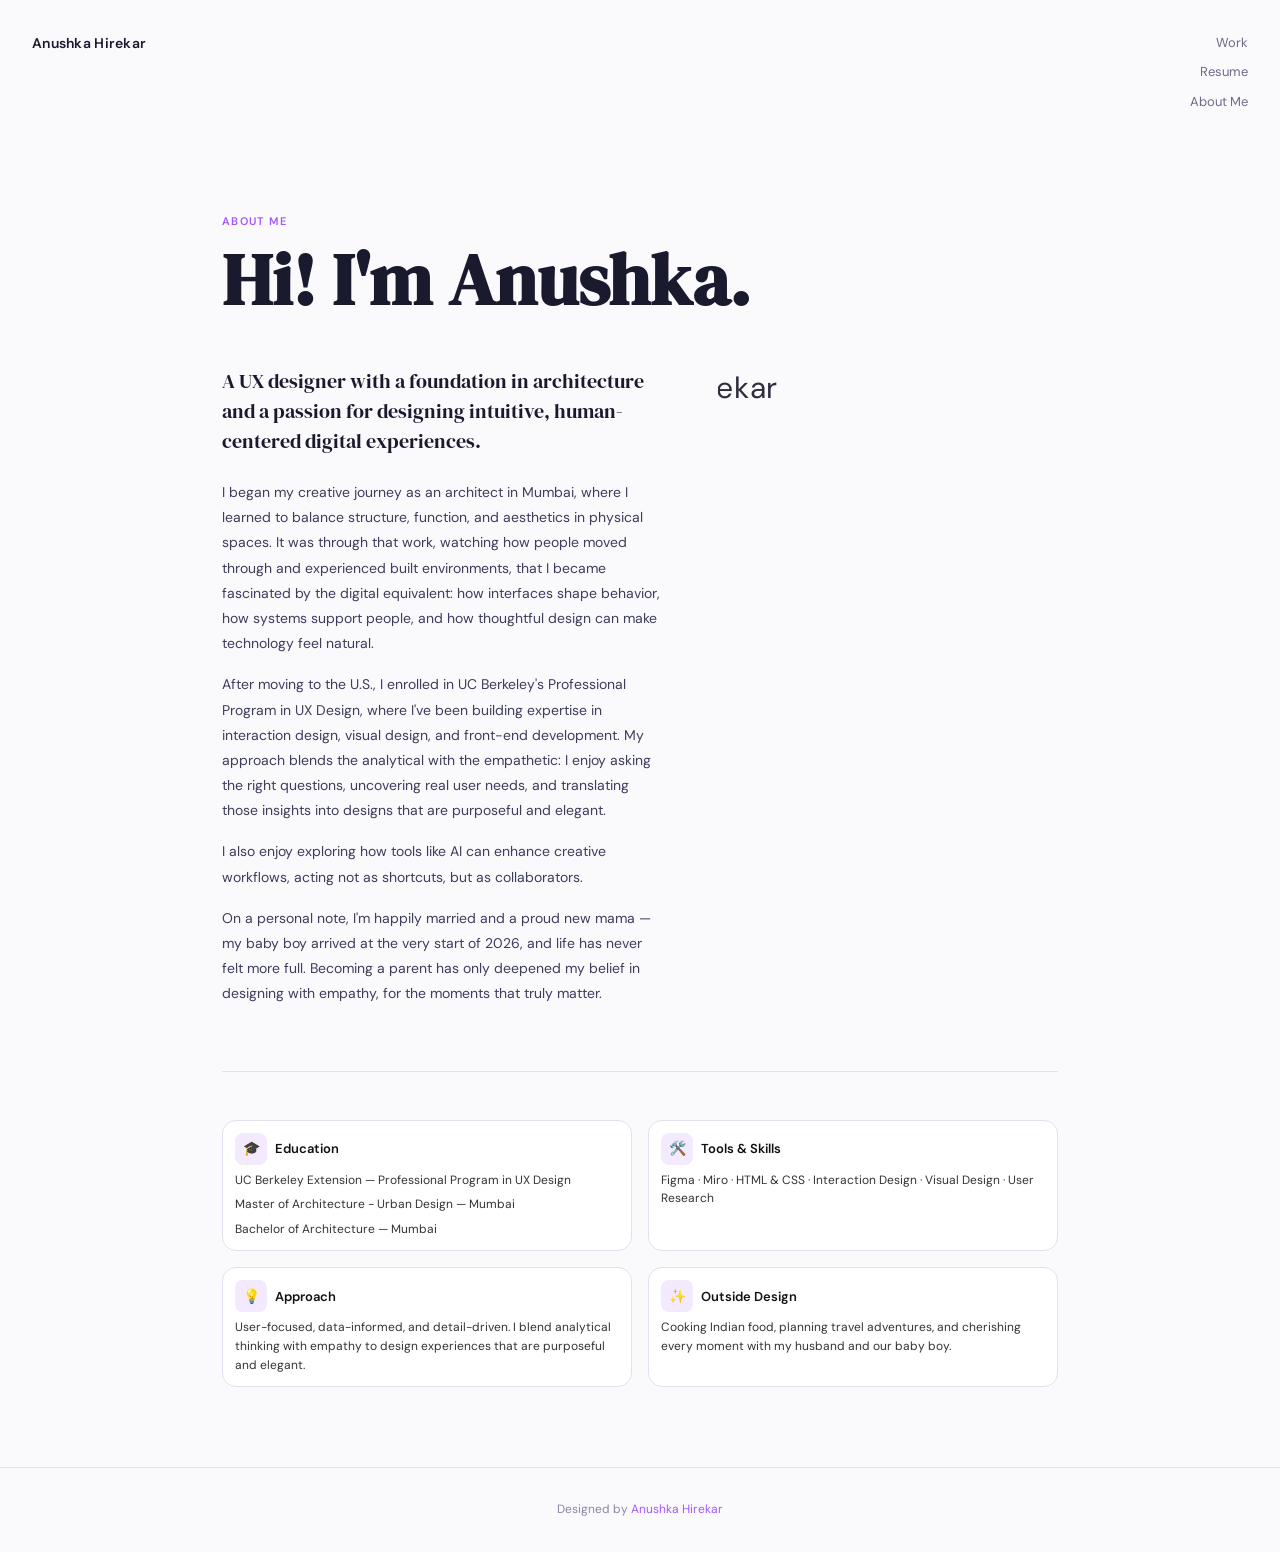
==== about.html @ 842681a4 "Add files via upload" ====
<!DOCTYPE html>
<html lang="en">
<head>
<meta charset="UTF-8">
<meta name="viewport" content="width=device-width, initial-scale=1.0">
<title>About — Anushka Hirekar</title>
<link rel="preconnect" href="https://fonts.googleapis.com">
<link rel="preconnect" href="https://fonts.gstatic.com" crossorigin>
<link href="https://fonts.googleapis.com/css2?family=Corinthia:wght@400;700&family=DM+Serif+Display:ital@0;1&family=DM+Sans:ital,opsz,wght@0,9..40,300;0,9..40,400;0,9..40,500;0,9..40,600;1,9..40,300&display=swap" rel="stylesheet">
<link rel="stylesheet" href="styles.css">
</head>
<body class="project-page">

<div class="header">
  <div class="name"><a href="index.html">Anushka Hirekar</a></div>
  <div class="nav">
    <a href="index.html#work">Work</a>
    <a href="https://drive.google.com/file/d/1HnoQUsNSvV3MSLa4OC9waweURi6MgcEO/view?usp=sharing" target="_blank">Resume</a>
    <a href="about.html">About Me</a>
  </div>
</div>

<div class="page">

  <section class="hero">
    <span class="hero-label">About Me</span>
    <h1>Hi! I'm Anushka.</h1>
  </section>

  <div class="about-grid">
    <div class="about-text">
      <p class="about-intro">A UX designer with a foundation in architecture and a passion for designing intuitive, human-centered digital experiences.</p>
      <p class="about-body">I began my creative journey as an architect in Mumbai, where I learned to balance structure, function, and aesthetics in physical spaces. It was through that work, watching how people moved through and experienced built environments, that I became fascinated by the digital equivalent: how interfaces shape behavior, how systems support people, and how thoughtful design can make technology feel natural.</p>
      <p class="about-body">After moving to the U.S., I enrolled in UC Berkeley's Professional Program in UX Design, where I've been building expertise in interaction design, visual design, and front-end development. My approach blends the analytical with the empathetic: I enjoy asking the right questions, uncovering real user needs, and translating those insights into designs that are purposeful and elegant.</p>
      <p class="about-body">I also enjoy exploring how tools like AI can enhance creative workflows, acting not as shortcuts, but as collaborators.</p>
      <p class="about-body">On a personal note, I'm happily married and a proud new mama — my baby boy arrived at the very start of 2026, and life has never felt more full. Becoming a parent has only deepened my belief in designing with empathy, for the moments that truly matter.</p>
    </div>
    <div class="about-photo">
      <img src="About me/AH_photo.png" alt="Anushka Hirekar" class="about-img">
    </div>
  </div>

  <div class="divider"></div>

  <div class="findings-grid">
    <div class="finding-card">
      <div class="card-header"><div class="finding-icon">🎓</div><h4>Education</h4></div>
      <div class="card-content">
        <p>UC Berkeley Extension — Professional Program in UX Design</p>
        <p style="margin-top:6px;">Master of Architecture - Urban Design — Mumbai</p>
        <p style="margin-top:6px;">Bachelor of Architecture — Mumbai</p>
      </div>
    </div>
    <div class="finding-card">
      <div class="card-header"><div class="finding-icon">🛠️</div><h4>Tools &amp; Skills</h4></div>
      <div class="card-content"><p>Figma  · Miro · HTML &amp; CSS · Interaction Design · Visual Design · User Research</p></div>
    </div>
    <div class="finding-card">
      <div class="card-header"><div class="finding-icon">💡</div><h4>Approach</h4></div>
      <div class="card-content"><p>User-focused, data-informed, and detail-driven. I blend analytical thinking with empathy to design experiences that are purposeful and elegant.</p></div>
    </div>
    <div class="finding-card">
      <div class="card-header"><div class="finding-icon">✨</div><h4>Outside Design</h4></div>
      <div class="card-content"><p>Cooking Indian food, planning travel adventures, and cherishing every moment with my husband and our baby boy.</p></div>
    </div>
  </div>

</div>

<footer>Designed by <span>Anushka Hirekar</span></footer>

</body>
</html>
---- styles.css ----
/* ========================================
   GLOBAL RESET & BASE STYLES
   ======================================== */
* {
  margin: 0;
  padding: 0;
  box-sizing: border-box;
}

html { scroll-behavior: smooth; }

body {
  background-color: white;
  position: relative;
}

/* ========================================
   CSS VARIABLES
   ======================================== */
:root {
  --purple:       #a259ff;
  --purple-light: #e8d5ff;
  --purple-bg:    #f3eaff;
  --dark:         #1a1a2e;
  --mid:          #3d3d5c;
  --soft:         #6b6b8a;
  --text:         #2d2d3f;
  --muted:        #8888a8;
  --border:       #e4e0f0;
  --white:        #ffffff;
  --bg:           #faf9fc;
  --green:        #00c896;
  --serif:        'DM Serif Display', serif;
  --sans:         'DM Sans', sans-serif;
  --display:      'Corinthia', cursive;
}

/* ========================================
   SHARED NAV (index style — vertical right)
   ======================================== */
.header {
  display: flex;
  justify-content: space-between;
  align-items: flex-start;
  padding: 2rem;
  position: relative;
  z-index: 10;
}
.header .name {
  font-family: var(--sans);
  font-size: 14px;
  font-weight: 600;
  color: var(--dark);
  letter-spacing: 0.02em;
}
.header .name a {
  text-decoration: none;
  color: inherit;
}
.header .nav {
  display: flex;
  flex-direction: column;
  align-items: flex-end;
  gap: 0.5rem;
}
.header .nav a {
  font-family: var(--sans);
  font-size: 13px;
  font-weight: 400;
  color: var(--soft);
  text-decoration: none;
  transition: color 0.2s;
}
.header .nav a:hover { color: #f5c400; }

/* ========================================
   HOMEPAGE SPECIFIC
   ======================================== */
body.home {
  height: 100vh;
  display: flex;
  flex-direction: column;
  font-family: var(--sans);
  color: var(--text);
}

body.home::before {
  content: "";
  position: fixed;
  top: 0; left: 0;
  width: 100%; height: 100%;
  background-image: url("background image/Figjam background.png");
  background-size: cover;
  background-repeat: no-repeat;
  background-position: center;
  opacity: 0.5;
  z-index: -1;
  pointer-events: none;
}

.location {
  position: absolute;
  top: 65%;
  left: 2rem;
  transform: translateY(-50%) rotate(-90deg);
  transform-origin: left center;
  font-size: 12px;
  color: var(--muted);
  font-family: var(--sans);
  letter-spacing: 0.06em;
}

.main-content {
  position: absolute;
  top: 50%;
  left: 50%;
  transform: translate(-50%, -50%);
  display: flex;
  flex-direction: column;
  align-items: center;
  justify-content: center;
  z-index: 2;
  text-align: center;
  width: 100%;
}

.intro {
  display: flex;
  align-items: center;
  margin-bottom: 0.75rem;
}
.wave { margin-right: 0.5rem; font-size: 1.2rem; }

.intro-heading {
  font-family: var(--serif);
  font-size: clamp(1.8rem, 4vw, 2.5rem);
  font-weight: 400;
  color: var(--dark);
}

.description {
  font-family: var(--sans);
  font-size: clamp(1rem, 2.5vw, 1.4rem);
  color: var(--soft);
}

.background-initial {
  position: absolute;
  top: 65%;
  left: 50%;
  transform: translate(-50%, -50%);
  font-family: var(--display);
  font-size: 40rem;
  color:  #f5c400a4;
  font-weight: 700;
  z-index: 1;
  line-height: 0.8;
  animation: expandOnce 1.5s ease-out forwards;
  pointer-events: none;
}
@keyframes expandOnce {
  from { transform: translate(-50%, -50%) scale(0.9); opacity: 0.1; }
  to   { transform: translate(-50%, -50%) scale(1);   opacity: 0.3; }
}

.cta {
  position: absolute;
  bottom: 2rem;
  right: 2rem;
  display: flex;
  align-items: center;
  text-decoration: none;
  color: var(--dark);
  font-family: var(--sans);
  font-size: 13px;
  gap: 6px;
  transition: opacity 0.2s;
}
.cta:hover { opacity: 0.6; }

.social-links {
  position: absolute;
  bottom: 2rem;
  left: 2rem;
  display: flex;
  flex-direction: column;
  gap: 0.7rem;
  z-index: 3;
}
.social-link {
  width: 1.4rem; height: 1.4rem;
  display: flex; align-items: center; justify-content: center;
  opacity: 0.7;
  transition: opacity 0.2s;
}
.social-link:hover { opacity: 1; }
.social-link img { width: 100%; height: 100%; object-fit: contain; }

/* ========================================
   PROJECT GRID (index work section)
   ======================================== */
#work { padding: 0 0 80px; }

.work-section-heading {
  font-family: var(--serif);
  font-size: clamp(28px, 4vw, 40px);
  color: var(--dark);
  margin: 64px 0 32px;
  padding: 0 136px;
}

.project-grid {
  display: grid;
  grid-template-columns: repeat(2, 1fr);
  gap: 2rem;
  padding: 0 136px;
  max-width: 1200px;
  margin: 0 auto;
}

.project-card-link {
  text-decoration: none;
  color: inherit;
  display: block;
}

.project-card {
  display: flex;
  flex-direction: column;
  gap: 0.75rem;
  border-radius: 16px;
  transition: transform 0.3s ease, box-shadow 0.3s ease;
  cursor: pointer;
}
.project-card:hover,
.project-card-link:hover .project-card {
  transform: scale(1.02);
  box-shadow: 0 8px 20px rgba(0,0,0,0.08);
}

.project-image {
  width: 100%;
  border-radius: 16px;
  overflow: hidden;
  background: #fff;
  aspect-ratio: 16/10;
}
.project-image img {
  width: 100%;
  height: 100%;
  object-fit: cover;
  display: block;
  border-radius: 16px;
}

.project-title {
  font-family: var(--serif);
  font-size: 20px;
  color: var(--dark);
  font-weight: 400;
}

.project-description {
  font-family: var(--sans);
  font-size: 13px;
  color: var(--soft);
  line-height: 1.6;
}

.project-tags {
  display: flex;
  flex-wrap: wrap;
  gap: 0.5rem;
}
.project-tags span {
  background: white;
  border: 1.5px solid var(--border);
  padding: 3px 12px;
  border-radius: 999px;
  font-family: var(--sans);
  font-size: 11px;
  font-weight: 500;
  color: var(--mid);
}

/* ========================================
   ABOUT MINI SECTION (index)
   ======================================== */
.about-mini {
  display: flex;
  align-items: center;
  justify-content: space-between;
  gap: 2rem;
  padding: 4rem 136px;
  background: var(--purple-bg);
  border-radius: 24px;
  margin: 0 136px 64px;
}
.about-mini-img {
  width: 180px;
  height: 180px;
  border-radius: 50%;
  overflow: hidden;
  flex-shrink: 0;
  border: 3px solid white;
  box-shadow: 0 4px 16px rgba(0,0,0,0.1);
}
.about-mini-img img {
  width: 100%;
  height: auto;
  transform: scale(1.8) translate(-5%, -5%);
  transform-origin: top center;
}
.about-mini-text { flex: 1; }
.about-mini-text h3 {
  font-family: var(--serif);
  font-size: 24px;
  color: var(--dark);
  margin-bottom: 10px;
}
.about-mini-text p {
  font-family: var(--sans);
  font-size: 13.5px;
  color: var(--mid);
  line-height: 1.7;
  margin-bottom: 16px;
}
.about-mini-text a {
  font-family: var(--sans);
  font-size: 13px;
  color: var(--purple);
  text-decoration: none;
  font-weight: 500;
}
.about-mini-text a:hover { text-decoration: underline; }
.about-mini-actions {
  display: flex;
  align-items: center;
  gap: 16px;
  margin-top: 12px;
}
.about-mini-actions a.email-link img {
  width: 22px; height: 22px; opacity: 0.6;
  transition: opacity 0.2s;
}
.about-mini-actions a.email-link:hover img { opacity: 1; }

/* ========================================
   SITE FOOTER (index)
   ======================================== */
.site-footer {
  display: flex;
  justify-content: space-between;
  align-items: center;
  padding: 1.25rem 2rem;
  border-top: 1px solid var(--border);
  font-family: var(--sans);
  font-size: 12px;
  color: var(--muted);
}
.footer-left { display: flex; align-items: center; gap: 2rem; }
.footer-nav { display: flex; gap: 1.5rem; }
.footer-nav a {
  text-decoration: none;
  color: var(--muted);
  font-size: 12px;
  transition: color 0.2s;
}
.footer-nav a:hover { color: var(--purple); }
.footer-right .linkedin-icon {
  width: 20px; height: 20px; opacity: 0.6;
  transition: opacity 0.2s;
}
.footer-right .linkedin-icon:hover { opacity: 1; }

/* ========================================
   PROJECT PAGE WRAPPER & LAYOUT
   ======================================== */
body.project-page {
  font-family: var(--sans);
  background: var(--bg);
  color: var(--text);
  font-size: 15px;
  line-height: 1.65;
}

.page { max-width: 900px; margin: 0 auto; padding: 0 32px; }

/* ========================================
   HERO (project pages)
   ======================================== */
.hero { padding: 64px 0 0; }

.hero-label {
  display: inline-block;
  font-family: var(--sans);
  font-size: 11px; font-weight: 600;
  letter-spacing: 0.12em; text-transform: uppercase;
  color: var(--purple);
  margin-bottom: 12px;
}
.hero h1 {
  font-family: var(--serif);
  font-size: clamp(42px, 6vw, 72px);
  line-height: 1.05;
  color: var(--dark);
  margin-bottom: 24px;
}
.hero-meta {
  display: grid;
  grid-template-columns: 1fr 1fr;
  gap: 0 40px;
  margin-bottom: 32px;
}
.hero-meta-block { border-top: 1.5px solid var(--border); padding-top: 12px; }
.hero-meta-block .label {
  font-size: 10px; font-weight: 600;
  letter-spacing: 0.1em; text-transform: uppercase;
  color: var(--muted); margin-bottom: 4px;
  font-family: var(--sans);
}
.hero-meta-block p { font-size: 13px; color: var(--mid); line-height: 1.5; font-family: var(--sans); }

/* ========================================
   OVERVIEW BAND
   ======================================== */
.purple-band {
  background: var(--purple-bg);
  border-radius: 20px;
  padding: 40px 44px;
  margin: 48px 0;
  display: grid;
  grid-template-columns: 1fr 1fr;
  gap: 32px;
}
.purple-band .col-label {
  font-family: var(--sans);
  font-size: 11px; font-weight: 600;
  letter-spacing: 0.1em; text-transform: uppercase;
  color: var(--purple); margin-bottom: 10px;
}
.purple-band p { font-size: 13.5px; color: var(--mid); line-height: 1.65; font-family: var(--sans); }

/* ========================================
   SHOWCASE BANNER
   ======================================== */
.phone-showcase {
  background: linear-gradient(135deg, #1a1a2e 0%, #2d1b69 50%, #1a1a2e 100%);
  border-radius: 24px;
  padding: 56px 40px;
  margin: 48px 0;
  display: flex;
  align-items: center;
  justify-content: center;
  gap: 32px;
  min-height: 340px;
  position: relative;
  overflow: hidden;
}
.phone-showcase::before {
  content: '';
  position: absolute; inset: 0;
  background: radial-gradient(ellipse at 30% 50%, rgba(162,89,255,0.3) 0%, transparent 60%),
              radial-gradient(ellipse at 70% 50%, rgba(0,200,150,0.15) 0%, transparent 60%);
}
.showcase-img {
  width: 45%; max-width: 400px;
  object-fit: contain;
  border-radius: 16px;
  position: relative; z-index: 1;
}
.showcase-text {
  position: relative; z-index: 1;
  max-width: 280px;
}
.showcase-text h2 {
  font-family: var(--serif);
  font-size: 28px;
  color: white;
  line-height: 1.2;
  margin-bottom: 12px;
}
.showcase-text p {
  font-family: var(--sans);
  font-size: 13px;
  color: rgba(255,255,255,0.7);
  line-height: 1.6;
}

/* ========================================
   SECTIONS & PROCESS STEPS
   ======================================== */
.section { margin: 64px 0; }

.section-heading {
  font-family: var(--serif);
  font-size: 28px;
  color: var(--dark);
  margin-bottom: 6px;
}
.section-sub {
  font-family: var(--sans);
  font-size: 13px; color: var(--muted);
  margin-bottom: 32px;
}

.process-step {
  margin: 48px 0;
  padding-bottom: 48px;
  border-bottom: 1px solid var(--border);
}
.process-step:last-child { border-bottom: none; }

.step-title {
  font-family: var(--serif);
  font-size: 22px;
  color: var(--dark);
  margin-bottom: 12px;
}
.step-body {
  font-family: var(--sans);
  font-size: 13.5px; color: #111; line-height: 1.7;
}

/* ========================================
   STEP BADGE
   ======================================== */
.step-badge {
  display: inline-block;
  background: var(--purple);
  color: white;
  font-family: var(--sans);
  font-size: 11px; font-weight: 600;
  padding: 2px 10px;
  border-radius: 20px;
  margin-bottom: 10px;
}
.finding-num {
  display: inline-block;
  background: var(--purple);
  color: white;
  font-family: var(--sans);
  font-size: 11px; font-weight: 600;
  padding: 2px 10px;
  border-radius: 20px;
  margin-bottom: 10px;
}

/* ========================================
   FINDING CARDS
   ======================================== */
.findings-grid {
  display: grid;
  grid-template-columns: 1fr 1fr;
  gap: 16px;
  margin-top: 20px;
}
.finding-card {
  background: white;
  border: 1.5px solid var(--border);
  border-radius: 14px;
  padding: 0;
  overflow: hidden;
}
.card-header {
  display: flex;
  align-items: center;
  gap: 8px;
  padding: 12px 12px 6px 12px;
}
.finding-icon {
  width: 32px; height: 32px; border-radius: 8px;
  background: var(--purple-bg);
  display: flex; align-items: center; justify-content: center;
  font-size: 14px;
  flex-shrink: 0;
}
.finding-card h4 {
  font-family: var(--sans);
  font-size: 13px; font-weight: 600; color: #111; margin-bottom: 0;
}
.card-content {
  padding: 0 12px 12px 12px;
}
.card-content p {
  font-family: var(--sans);
  font-size: 12px; color: #333; line-height: 1.55;
}
.single-col { grid-template-columns: 1fr; }

/* ========================================
   LINK PILLS
   ======================================== */
.walkthrough-links {
  display: flex; gap: 24px; align-items: center;
  margin: 16px 0 24px;
  flex-wrap: wrap;
}
.link-pill {
  display: flex; align-items: center; gap: 8px;
  background: white;
  border: 1.5px solid var(--border);
  border-radius: 50px;
  padding: 10px 20px;
  font-family: var(--sans);
  font-size: 13px; font-weight: 500;
  color: var(--mid);
  text-decoration: none;
  transition: all 0.2s;
  cursor: pointer;
}
.link-pill:hover { border-color: var(--purple); color: var(--purple); }
.link-icon {
  width: 20px; height: 20px;
  background: var(--purple-light);
  border-radius: 50%;
  display: flex; align-items: center; justify-content: center;
  font-size: 10px;
}

/* ========================================
   ABOVE & BEYOND
   ======================================== */
.above-beyond {
  background: #0d0d1a;
  border-radius: 24px;
  padding: 48px;
  margin: 48px 0;
  position: relative;
  overflow: hidden;
}
.above-beyond::before {
  content: '';
  position: absolute;
  top: -60px; right: -60px;
  width: 300px; height: 300px;
  background: radial-gradient(circle, rgba(162,89,255,0.25) 0%, transparent 70%);
  border-radius: 50%;
}
.above-beyond h2 {
  font-family: var(--serif);
  font-size: 32px; color: white; margin-bottom: 8px;
}
.above-beyond .sub {
  font-family: var(--sans);
  font-size: 13px; color: rgba(255,255,255,0.5); margin-bottom: 24px;
}
.embedded-site {
  width: 100%; height: 300px;
  border: none; border-radius: 12px; margin-top: 16px;
}

/* ========================================
   HMW BLOCK
   ======================================== */
.hmw-block {
  background: var(--purple-bg);
  border-left: 3px solid var(--purple);
  border-radius: 0 12px 12px 0;
  padding: 20px 24px;
  margin: 20px 0;
  font-family: var(--sans);
  font-style: italic;
  color: #111;
  font-size: 14px;
}
.hmw-block strong { color: var(--purple); font-style: normal; }

/* ========================================
   FULL WIDTH CARD
   ======================================== */
.full-width-card {
  background: white;
  border: 1.5px solid var(--border);
  border-radius: 14px;
  padding: 20px 24px;
  margin-top: 16px;
}
.full-width-card h4 {
  font-family: var(--sans);
  font-size: 13px; font-weight: 600; color: #111; margin-bottom: 8px;
}
.full-width-card p,
.full-width-card li {
  font-family: var(--sans);
  font-size: 13px; color: #333; line-height: 1.7;
}
.full-width-card ul,
.full-width-card ol { padding-left: 18px; margin-top: 8px; }
.full-width-card li { margin-bottom: 4px; }

/* ========================================
   IMAGES
   ======================================== */
.case-img {
  width: 100%;
  border-radius: 14px;
  border: 1.5px solid var(--border);
  margin-top: 20px;
  display: block;
  object-fit: cover;
  cursor: pointer;
  transition: opacity 0.2s;
}
.case-img:hover { opacity: 0.92; }

.img-row {
  display: grid;
  grid-template-columns: 1fr 1fr;
  gap: 16px;
  margin-top: 20px;
}
.img-row img {
  width: 100%;
  border-radius: 14px;
  border: 1.5px solid var(--border);
  object-fit: cover;
  display: block;
  cursor: pointer;
  transition: opacity 0.2s;
}
.img-row img:hover { opacity: 0.92; }

.img-row-three {
  display: grid;
  grid-template-columns: 1fr 1fr 1fr;
  gap: 16px;
  margin-top: 20px;
}
.img-row-three img {
  width: 100%;
  border-radius: 14px;
  border: 1.5px solid var(--border);
  object-fit: cover;
  display: block;
  cursor: pointer;
  transition: opacity 0.2s;
}
.img-row-three img:hover { opacity: 0.92; }

/* ========================================
   LIGHTBOX (shared across all pages)
   ======================================== */
.lightbox {
  display: none;
  position: fixed;
  inset: 0;
  background: rgba(255,255,255,0.96);
  z-index: 9999;
  justify-content: center;
  align-items: center;
  cursor: pointer;
}
.lightbox.active { display: flex; }
.lightbox img {
  max-width: 88%;
  max-height: 88vh;
  object-fit: contain;
  border-radius: 12px;
  animation: lbZoomIn 0.25s ease;
}
@keyframes lbZoomIn {
  from { transform: scale(0.9); opacity: 0; }
  to   { transform: scale(1);   opacity: 1; }
}
.lightbox-close {
  position: absolute;
  top: 1.5rem; right: 2rem;
  font-size: 2.5rem;
  font-weight: 300;
  color: var(--dark);
  cursor: pointer;
  line-height: 1;
  transition: opacity 0.2s;
}
.lightbox-close:hover { opacity: 0.5; }

/* ========================================
   IMPACT SECTION
   ======================================== */
.impact-section {
  background: linear-gradient(135deg, var(--dark) 0%, #2d1b69 100%);
  border-radius: 24px;
  padding: 56px 48px;
  margin: 64px 0;
  color: white;
}
.impact-section h2 {
  font-family: var(--serif);
  font-size: 32px;
  margin-bottom: 8px;
  color: white;
}
.impact-section .sub {
  font-family: var(--sans);
  color: rgba(255,255,255,0.55); font-size: 13px; margin-bottom: 32px;
}
.impact-grid {
  display: grid; grid-template-columns: repeat(3,1fr); gap: 24px;
}
.impact-card {
  background: rgba(255,255,255,0.06);
  border: 1px solid rgba(255,255,255,0.1);
  border-radius: 16px;
  padding: 24px;
}
.impact-card p {
  font-family: var(--sans);
  font-size: 12px; color: rgba(255,255,255,0.65); line-height: 1.55;
}

/* ========================================
   PROJECT PAGE FOOTER
   ======================================== */
footer {
  border-top: 1px solid var(--border);
  padding: 32px;
  text-align: center;
  font-family: var(--sans);
  font-size: 12px;
  color: var(--muted);
  margin-top: 80px;
}
footer span { color: var(--purple); }

/* ========================================
   UTILS
   ======================================== */
.divider { height: 1px; background: var(--border); margin: 48px 0; }

/* ========================================
   ABOUT PAGE
   ======================================== */
.about-grid {
  display: grid;
  grid-template-columns: 1fr 340px;
  gap: 56px;
  align-items: start;
  margin: 48px 0;
}
.about-intro {
  font-family: var(--serif);
  font-size: 20px; color: var(--dark); line-height: 1.5; margin-bottom: 24px;
}
.about-body {
  font-family: var(--sans);
  font-size: 14px; color: var(--mid); line-height: 1.8; margin-bottom: 16px;
}
.about-photo {
  position: sticky;
  top: 90px;
  overflow: hidden;
  border-radius: 20px;
  height: 480px;
}
.about-img {
  width: 100%;
  height: auto;
  display: block;
  transform: scale(2) translate(-5%, -5%);
  transform-origin: top center;
}

/* ========================================
   FUN PAGE
   ======================================== */
.pluto-intro {
  font-family: var(--serif);
  font-size: 20px; color: var(--dark); line-height: 1.5; margin-bottom: 12px;
}
.pluto-body {
  font-family: var(--sans);
  font-size: 14px; color: var(--mid); line-height: 1.8; margin-bottom: 32px;
}
.photo-grid {
  columns: 3; column-gap: 16px; margin-top: 32px;
}
.photo-grid-item {
  break-inside: avoid; margin-bottom: 16px;
  border-radius: 16px; overflow: hidden; cursor: pointer; display: block;
}
.photo-grid-item img {
  width: 100%; height: auto; display: block; border-radius: 16px;
  transition: transform 0.3s ease, box-shadow 0.3s ease;
}
.photo-grid-item:hover img {
  transform: scale(1.03);
  box-shadow: 0 8px 24px rgba(0,0,0,0.12);
}

/* ========================================
   PSVR2 SPECIFIC
   ======================================== */
.process-three-col {
  display: grid;
  grid-template-columns: 1fr 1fr 1fr;
  gap: 20px;
  margin-top: 24px;
}
.process-col {
  background: white;
  border: 1.5px solid var(--border);
  border-radius: 14px;
  padding: 20px;
}
.process-col h4 {
  font-family: var(--sans);
  font-size: 13px; font-weight: 600; color: #111; margin-bottom: 10px;
  padding-bottom: 8px; border-bottom: 2px solid var(--purple-bg);
}
.process-col ul {
  padding-left: 16px; font-family: var(--sans);
  font-size: 12.5px; color: #333; line-height: 1.75;
}
.process-col .phase-label {
  font-family: var(--sans);
  font-size: 11px; color: var(--muted); margin-top: 10px; font-style: italic;
}

/* ========================================
   RESPONSIVE
   ======================================== */
@media (max-width: 900px) {
  .project-grid { padding: 0 2rem; grid-template-columns: 1fr; }
  .work-section-heading { padding: 0 2rem; }
  .about-mini { padding: 2rem; margin: 0 2rem 48px; flex-direction: column; text-align: center; }
  .about-mini-actions { justify-content: center; }
}
@media (max-width: 640px) {
  .page { padding: 0 20px; }
  .hero-meta { grid-template-columns: 1fr; }
  .purple-band { grid-template-columns: 1fr; padding: 28px 24px; }
  .impact-grid { grid-template-columns: 1fr; }
  .findings-grid { grid-template-columns: 1fr; }
  .phone-showcase { flex-direction: column; padding: 40px 24px; }
  .about-grid { grid-template-columns: 1fr; }
  .about-photo { position: static; order: -1; }
  .about-img { height: 320px; }
  .photo-grid { columns: 2; }
  .img-row { grid-template-columns: 1fr; }
  .img-row-three { grid-template-columns: 1fr; }
  .process-three-col { grid-template-columns: 1fr; }
}

/* ========================================
   FOOTER — yellow copyright & yellow nav hover
   ======================================== */
.footer-copyright {
  color: #f5c400;
  font-family: var(--sans);
  font-size: 12px;
}
.footer-nav a:hover { color: #f5c400 !important; }

/* ========================================
   PROJECT NAV BUTTONS (prev/next)
   ======================================== */
.project-nav {
  display: flex;
  padding: 48px 0 32px;
}
.project-nav-btn {
  display: inline-flex;
  align-items: center;
  gap: 8px;
  padding: 12px 24px;
  border: 1.5px solid var(--border);
  border-radius: 50px;
  font-family: var(--sans);
  font-size: 13px;
  font-weight: 500;
  color: var(--mid);
  text-decoration: none;
  background: white;
  transition: all 0.2s;
}
.project-nav-btn:hover { border-color: var(--purple); color: var(--purple); }
.project-nav.right { justify-content: flex-end; }
.project-nav.both  { justify-content: space-between; }
.project-nav.left  { justify-content: flex-start; }

/* ========================================
   SFPL — black text in first two sections
   ======================================== */
.black-text .step-body,
.black-text p,
.black-text li { color: #111 !important; }
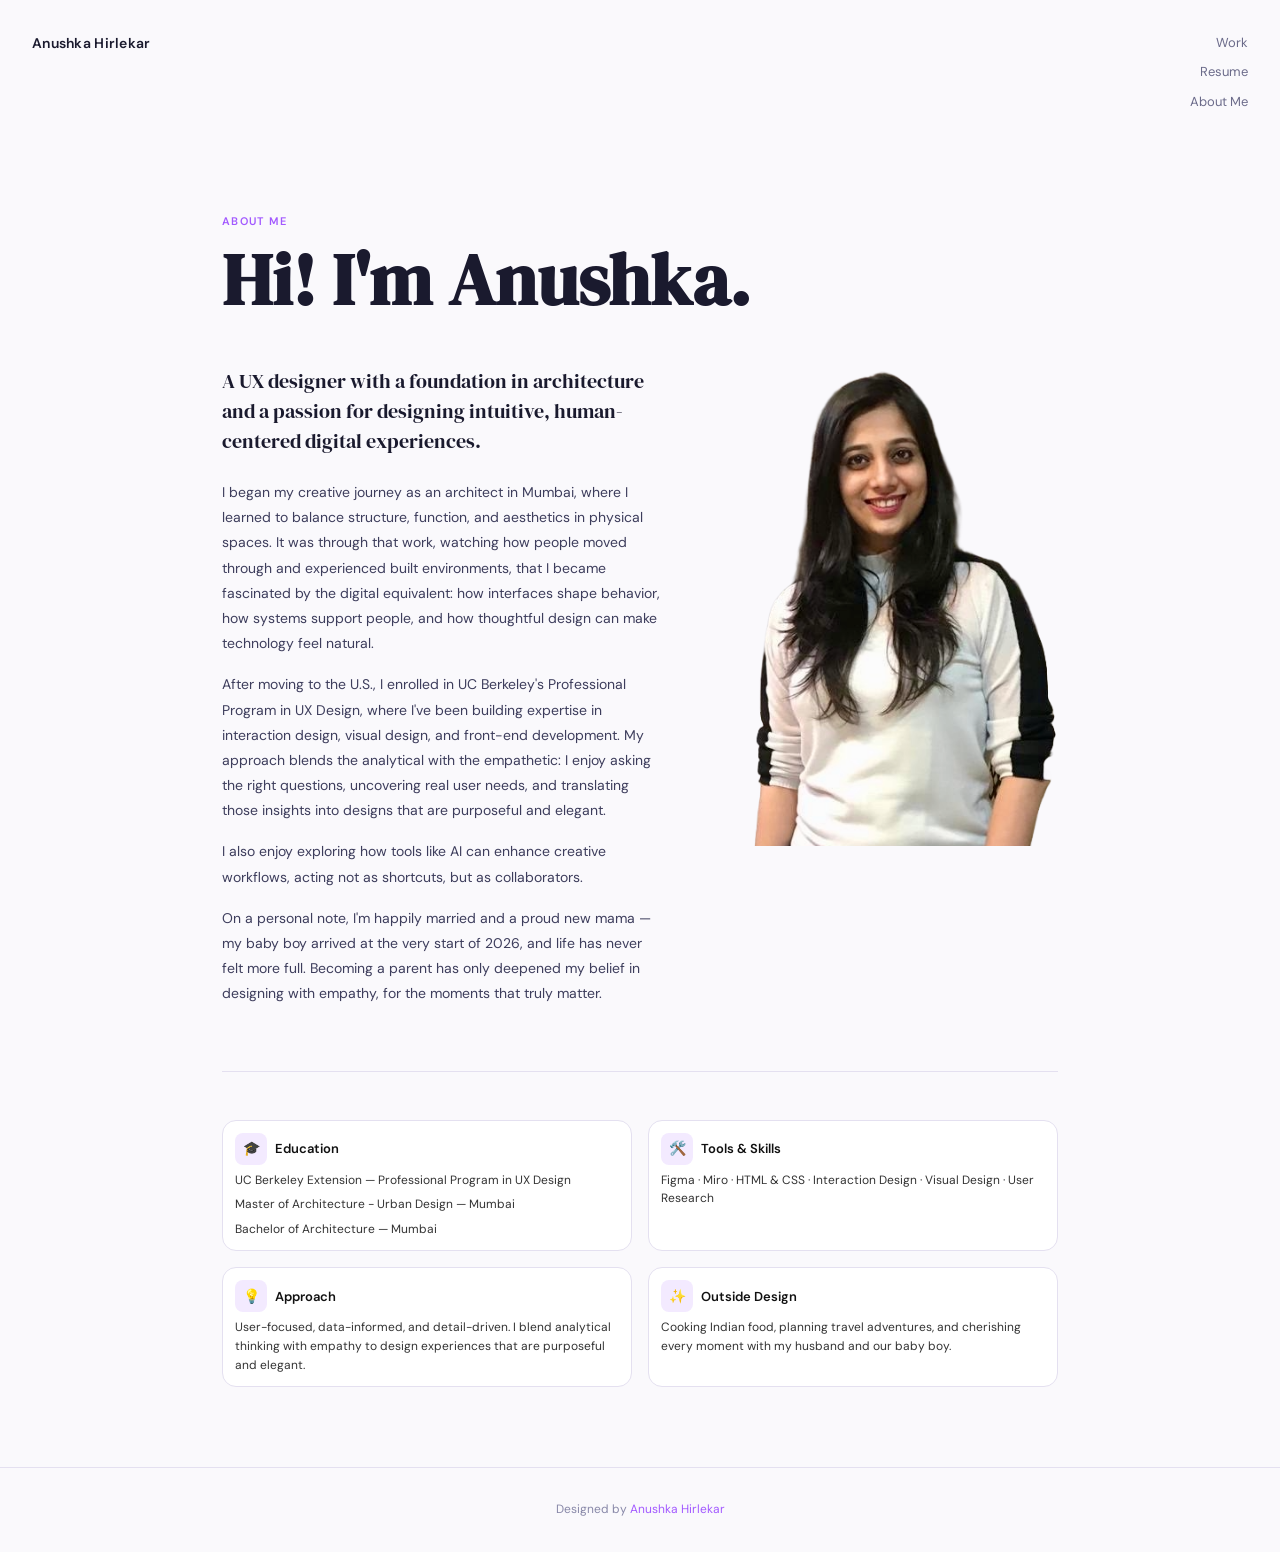
==== commit d7c07fa1: "Fix surname typo and point resume link to in-repo PDF (about.html)" ====
--- a/about.html
+++ b/about.html
@@ -3,7 +3,7 @@
 <head>
 <meta charset="UTF-8">
 <meta name="viewport" content="width=device-width, initial-scale=1.0">
-<title>About — Anushka Hirekar</title>
+<title>About — Anushka Hirlekar</title>
 <link rel="preconnect" href="https://fonts.googleapis.com">
 <link rel="preconnect" href="https://fonts.gstatic.com" crossorigin>
 <link href="https://fonts.googleapis.com/css2?family=Corinthia:wght@400;700&family=DM+Serif+Display:ital@0;1&family=DM+Sans:ital,opsz,wght@0,9..40,300;0,9..40,400;0,9..40,500;0,9..40,600;1,9..40,300&display=swap" rel="stylesheet">
@@ -12,10 +12,10 @@
 <body class="project-page">
 
 <div class="header">
-  <div class="name"><a href="index.html">Anushka Hirekar</a></div>
+  <div class="name"><a href="index.html">Anushka Hirlekar</a></div>
   <div class="nav">
     <a href="index.html#work">Work</a>
-    <a href="https://drive.google.com/file/d/1HnoQUsNSvV3MSLa4OC9waweURi6MgcEO/view?usp=sharing" target="_blank">Resume</a>
+    <a href="Anushka%20Hirlekar_Resume.pdf" target="_blank">Resume</a>
     <a href="about.html">About Me</a>
   </div>
 </div>
@@ -36,7 +36,7 @@
       <p class="about-body">On a personal note, I'm happily married and a proud new mama — my baby boy arrived at the very start of 2026, and life has never felt more full. Becoming a parent has only deepened my belief in designing with empathy, for the moments that truly matter.</p>
     </div>
     <div class="about-photo">
-      <img src="About me/AH_photo.png" alt="Anushka Hirekar" class="about-img">
+      <img src="About me/AH_photo.png" alt="Anushka Hirlekar" class="about-img">
     </div>
   </div>
 
@@ -67,7 +67,7 @@
 
 </div>
 
-<footer>Designed by <span>Anushka Hirekar</span></footer>
+<footer>Designed by <span>Anushka Hirlekar</span></footer>
 
 </body>
 </html>
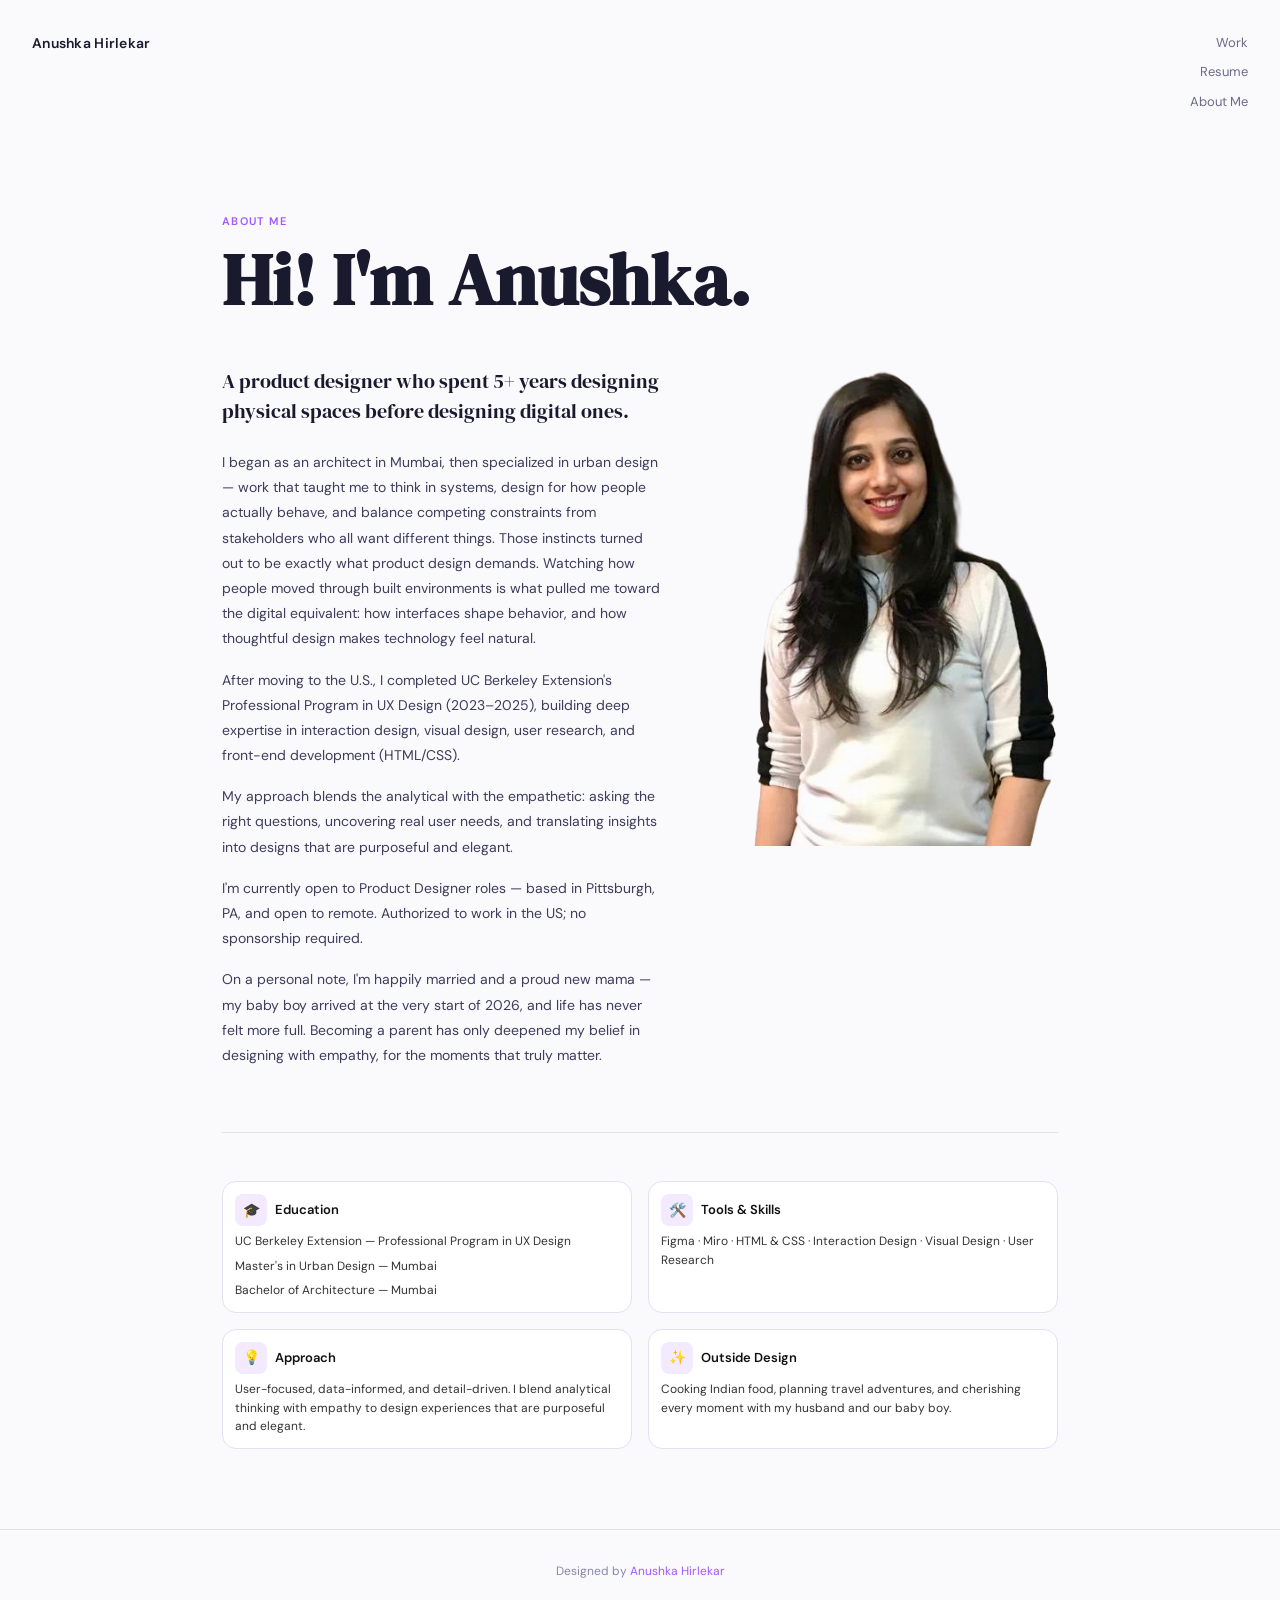
==== commit eb0cc200: "Revise About page: position architecture background as product-design advantage" ====
--- a/about.html
+++ b/about.html
@@ -29,10 +29,11 @@
 
   <div class="about-grid">
     <div class="about-text">
-      <p class="about-intro">A UX designer with a foundation in architecture and a passion for designing intuitive, human-centered digital experiences.</p>
-      <p class="about-body">I began my creative journey as an architect in Mumbai, where I learned to balance structure, function, and aesthetics in physical spaces. It was through that work, watching how people moved through and experienced built environments, that I became fascinated by the digital equivalent: how interfaces shape behavior, how systems support people, and how thoughtful design can make technology feel natural.</p>
-      <p class="about-body">After moving to the U.S., I enrolled in UC Berkeley's Professional Program in UX Design, where I've been building expertise in interaction design, visual design, and front-end development. My approach blends the analytical with the empathetic: I enjoy asking the right questions, uncovering real user needs, and translating those insights into designs that are purposeful and elegant.</p>
-      <p class="about-body">I also enjoy exploring how tools like AI can enhance creative workflows, acting not as shortcuts, but as collaborators.</p>
+      <p class="about-intro">A product designer who spent 5+ years designing physical spaces before designing digital ones.</p>
+      <p class="about-body">I began as an architect in Mumbai, then specialized in urban design — work that taught me to think in systems, design for how people actually behave, and balance competing constraints from stakeholders who all want different things. Those instincts turned out to be exactly what product design demands. Watching how people moved through built environments is what pulled me toward the digital equivalent: how interfaces shape behavior, and how thoughtful design makes technology feel natural.</p>
+      <p class="about-body">After moving to the U.S., I completed UC Berkeley Extension's Professional Program in UX Design (2023–2025), building deep expertise in interaction design, visual design, user research, and front-end development (HTML/CSS).</p>
+      <p class="about-body">My approach blends the analytical with the empathetic: asking the right questions, uncovering real user needs, and translating insights into designs that are purposeful and elegant.</p>
+      <p class="about-body">I'm currently open to Product Designer roles — based in Pittsburgh, PA, and open to remote. Authorized to work in the US; no sponsorship required.</p>
       <p class="about-body">On a personal note, I'm happily married and a proud new mama — my baby boy arrived at the very start of 2026, and life has never felt more full. Becoming a parent has only deepened my belief in designing with empathy, for the moments that truly matter.</p>
     </div>
     <div class="about-photo">
@@ -47,7 +48,7 @@
       <div class="card-header"><div class="finding-icon">🎓</div><h4>Education</h4></div>
       <div class="card-content">
         <p>UC Berkeley Extension — Professional Program in UX Design</p>
-        <p style="margin-top:6px;">Master of Architecture - Urban Design — Mumbai</p>
+        <p style="margin-top:6px;">Master's in Urban Design — Mumbai</p>
         <p style="margin-top:6px;">Bachelor of Architecture — Mumbai</p>
       </div>
     </div>
